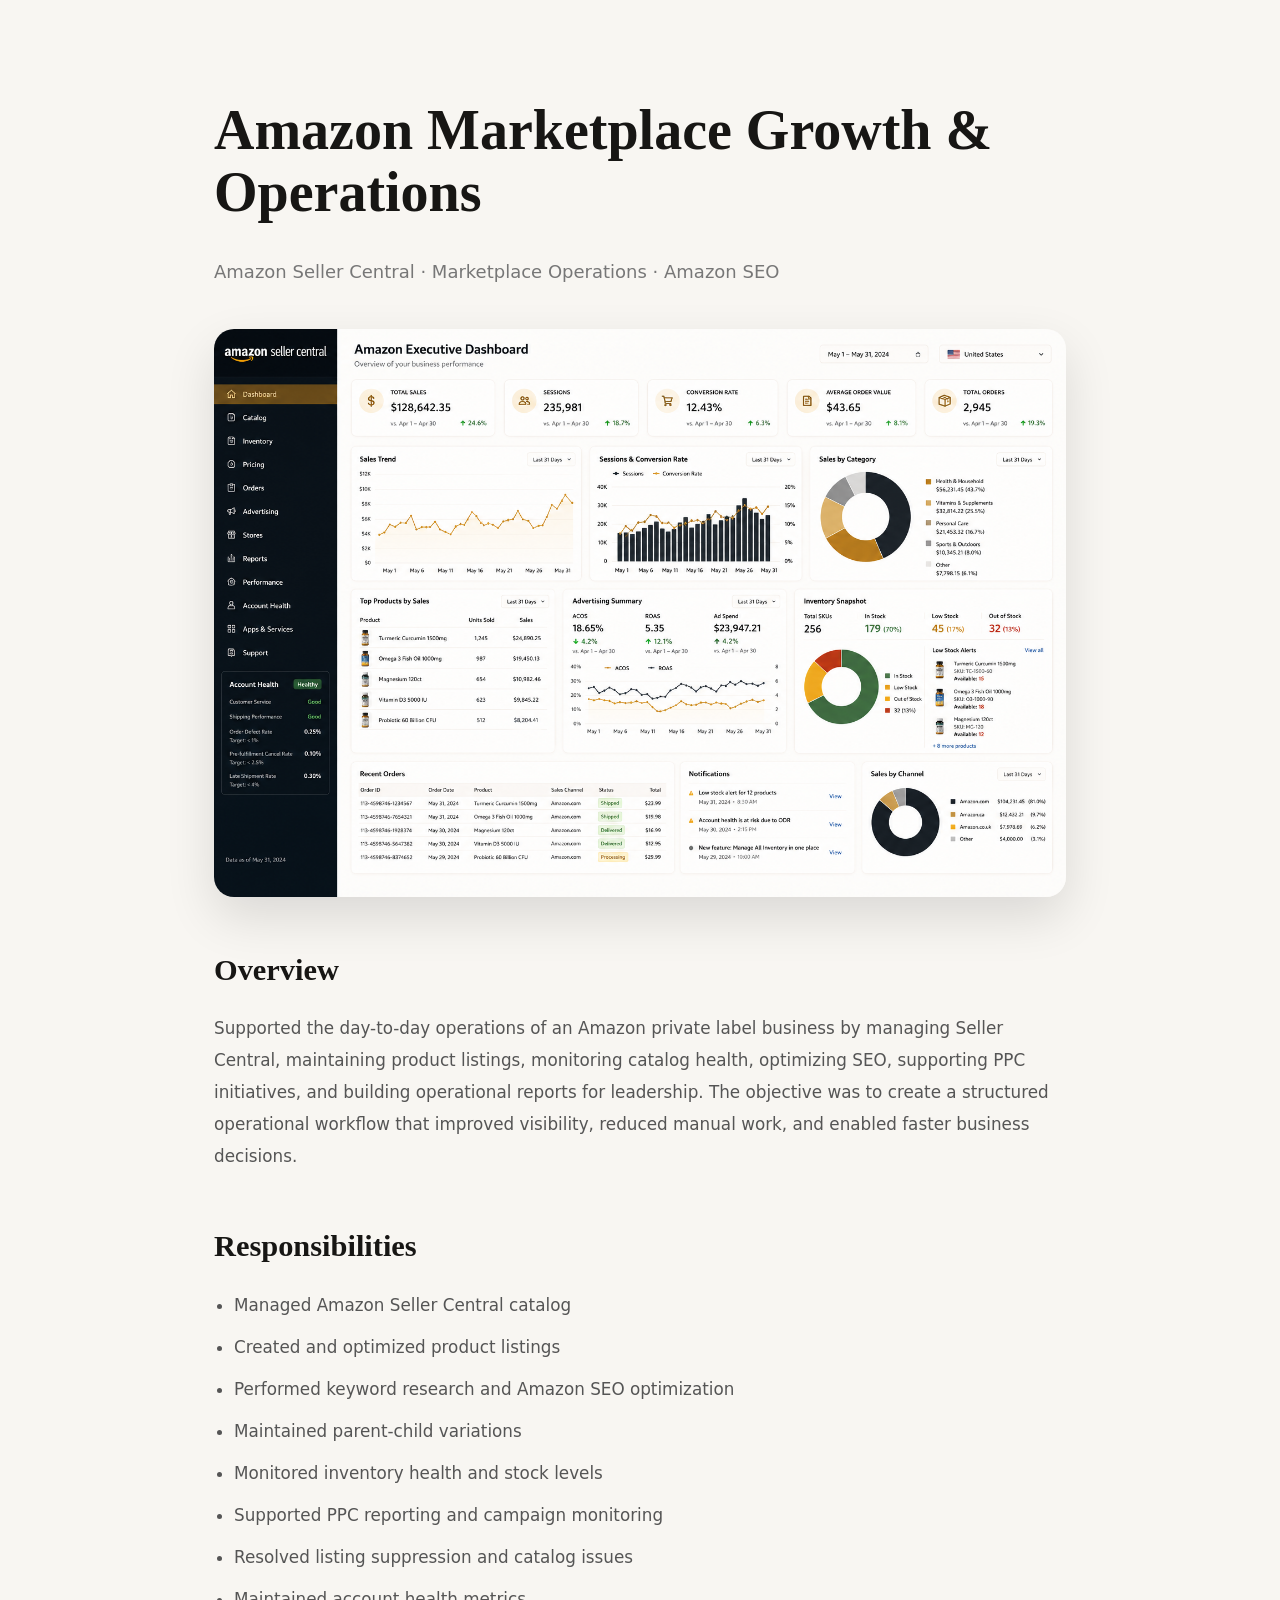
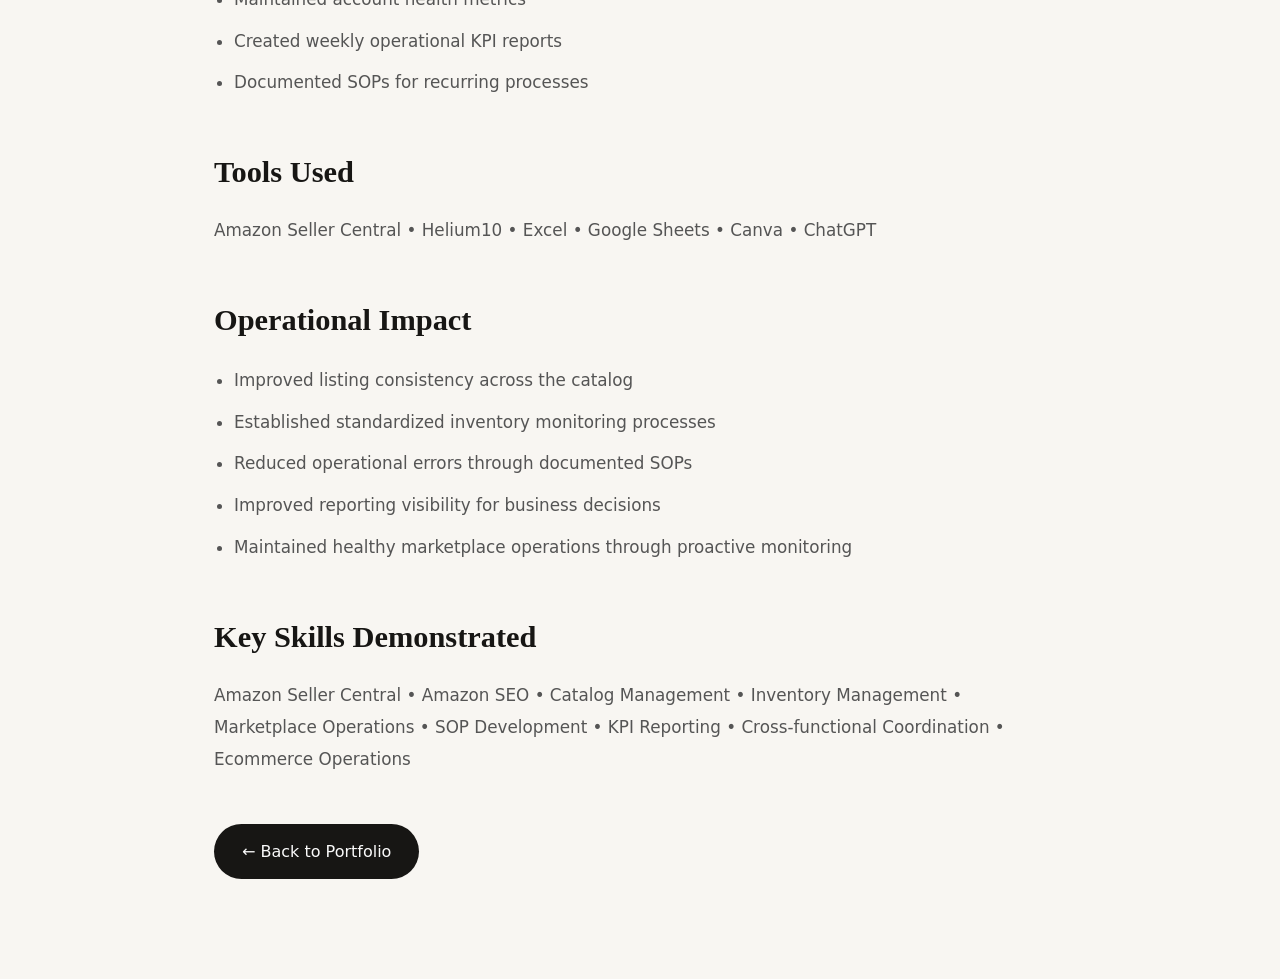
==== case-study/amazon-marketplace.html @ 73b0e74b "Update and rename crm.html to amazon-marketplace.html" ====
<!DOCTYPE html>
<html lang="en">
<head>

<meta charset="UTF-8">
<meta name="viewport" content="width=device-width, initial-scale=1.0">

<title>Amazon Marketplace Growth | Christine Ivy</title>

<link rel="stylesheet" href="../style.css">

</head>

<body>

<section class="case-study">

<div class="container">

<h1>
Amazon Marketplace Growth & Operations
</h1>

<p style="font-size:18px;color:#777;margin-bottom:40px;">
Amazon Seller Central · Marketplace Operations · Amazon SEO
</p>

<img
src="../images/case-amazon-dashboard.png"
alt="Amazon Executive Dashboard">

<h2>Overview</h2>

<p>

Supported the day-to-day operations of an Amazon private label business by managing Seller Central, maintaining product listings, monitoring catalog health, optimizing SEO, supporting PPC initiatives, and building operational reports for leadership.

The objective was to create a structured operational workflow that improved visibility, reduced manual work, and enabled faster business decisions.

</p>

<h2>Responsibilities</h2>

<ul>

<li>Managed Amazon Seller Central catalog</li>

<li>Created and optimized product listings</li>

<li>Performed keyword research and Amazon SEO optimization</li>

<li>Maintained parent-child variations</li>

<li>Monitored inventory health and stock levels</li>

<li>Supported PPC reporting and campaign monitoring</li>

<li>Resolved listing suppression and catalog issues</li>

<li>Maintained account health metrics</li>

<li>Created weekly operational KPI reports</li>

<li>Documented SOPs for recurring processes</li>

</ul>

<h2>Tools Used</h2>

<p>

Amazon Seller Central • Helium10 • Excel • Google Sheets • Canva • ChatGPT

</p>

<h2>Operational Impact</h2>

<ul>

<li>Improved listing consistency across the catalog</li>

<li>Established standardized inventory monitoring processes</li>

<li>Reduced operational errors through documented SOPs</li>

<li>Improved reporting visibility for business decisions</li>

<li>Maintained healthy marketplace operations through proactive monitoring</li>

</ul>

<h2>Key Skills Demonstrated</h2>

<p>

Amazon Seller Central • Amazon SEO • Catalog Management • Inventory Management • Marketplace Operations • SOP Development • KPI Reporting • Cross-functional Coordination • Ecommerce Operations

</p>

<a href="../index.html#projects">

← Back to Portfolio

</a>

</div>

</section>

</body>
</html>
---- style.css ----
/* ═══════════════════════════════════════════════════════
   DESIGN TOKENS
═══════════════════════════════════════════════════════ */

:root {

  /* ---------- COLORS ---------- */

  --white: #FAFAFA;
  --off-white: #F8F6F2;
  --card-bg: #F2EFE9;
  --light-gray: #E7E2D8;
  --mid-gray: #8F8A81;
  --dark: #2B2925;
  --near-black: #171614;

  --gold: #B8985A;
  --gold-light: #D7BB82;
  --gold-dark: #8B6E3C;

  --green-ok: #4A7C59;

  --linkedin: #0077B5;
  --whatsapp: #25D366;

  /* ---------- TYPOGRAPHY ---------- */

  --font-display:
    "Cormorant Garamond",
    Georgia,
    serif;

  --font-body:
    "Inter",
    system-ui,
    -apple-system,
    BlinkMacSystemFont,
    "Segoe UI",
    Roboto,
    sans-serif;

  /* ---------- LAYOUT ---------- */

  --max-width: 1180px;

  --nav-height: 72px;

  --section-padding: 100px;

  --container-padding: 24px;

  --border-radius: 18px;

  --border-radius-lg: 24px;

  /* ---------- SHADOWS ---------- */

  --shadow-sm:
    0 4px 12px rgba(0,0,0,.05);

  --shadow-md:
    0 12px 30px rgba(0,0,0,.08);

  --shadow-lg:
    0 20px 50px rgba(0,0,0,.12);

  /* ---------- ANIMATION ---------- */

  --ease:
    cubic-bezier(.4,0,.2,1);

  --transition:
    .35s var(--ease);

  --transition-slow:
    .65s var(--ease);

}   /* ← CLOSE :root HERE */


/* ═══════════════════════════════════════════════════════
   RESET & BASE
═══════════════════════════════════════════════════════ */

*,
*::before,
*::after {
  margin: 0;
  padding: 0;
  box-sizing: border-box;
}

html {
  font-size: 16px;
  scroll-behavior: smooth;
  -webkit-text-size-adjust: 100%;
  scroll-padding-top: var(--nav-height);
}

body {
  background: var(--white);
  color: var(--near-black);
  font-family: var(--font-body);
  font-weight: 300;
  line-height: 1.7;
  text-rendering: optimizeLegibility;
  -webkit-font-smoothing: antialiased;
  -moz-osx-font-smoothing: grayscale;
  overflow-x: hidden;
}

img,
picture {
  display: block;
  max-width: 100%;
  height: auto;
}

svg {
  display: block;
}

a {
  color: inherit;
  text-decoration: none;
  transition: color var(--transition);
}

button,
input,
select,
textarea {
  font: inherit;
}

button {
  cursor: pointer;
  border: none;
  background: transparent;
}

ul,
ol {
  list-style: none;
}

::selection {
  background: var(--gold);
  color: var(--white);
}

:focus-visible {
  outline: 2px solid var(--gold);
  outline-offset: 4px;
}

/* ═══════════════════════════════════════════════════════
   LAYOUT UTILITIES
═══════════════════════════════════════════════════════ */

.container {
  width: min(100%, var(--max-width));
  margin-inline: auto;
  padding-inline: var(--container-padding);
}

.section-label {
  display: inline-block;
  margin-bottom: 16px;

  font-family: var(--font-body);
  font-size: 0.7rem;
  font-weight: 600;
  letter-spacing: 0.22em;
  text-transform: uppercase;

  color: var(--gold);
}

.section-title {
  margin-bottom: 48px;

  font-family: var(--font-display);
  font-size: clamp(2rem, 4vw, 3rem);
  font-weight: 400;
  line-height: 1.15;
  letter-spacing: -0.02em;

  color: var(--near-black);

  max-width: 14ch;
}

.section-desc {
  max-width: 720px;
  margin-bottom: 56px;

  color: var(--mid-gray);
  font-size: 1rem;
  line-height: 1.8;
}

@media (max-width: 768px) {

  .container {
    padding-inline: 20px;
  }

  .section-title {
    margin-bottom: 32px;
  }

}

/* ═══════════════════════════════════════════════════════
   ANIMATIONS
═══════════════════════════════════════════════════════ */

.gold-rule {
  width: 0;
  height: 2px;
  margin: 24px 0;

  background: var(--gold);

  transition:
    width 1s var(--ease),
    opacity .4s ease;

  opacity: .85;
}

.gold-rule.animate {
  width: 64px;
}

.fade-up {
  opacity: 0;
  transform: translate3d(0, 28px, 0);

  transition:
    opacity var(--transition-slow),
    transform var(--transition-slow);

  will-change: opacity, transform;
}

.fade-up.visible {
  opacity: 1;
  transform: translate3d(0, 0, 0);
}

/* Respect users who prefer reduced motion */

@media (prefers-reduced-motion: reduce) {

  .gold-rule,
  .fade-up,
  .fade-up.visible {
    transition: none !important;
    animation: none !important;
    transform: none !important;
    opacity: 1 !important;
  }

}

/* ── IMAGE PLACEHOLDER ───────────────────────────────── */
.img-placeholder {
  width: 100%;
  height: 100%;
  display: flex;
  flex-direction: column;
  align-items: center;
  justify-content: center;
  gap: 12px;
  padding: 24px;
  background: linear-gradient(135deg, var(--card-bg) 0%, var(--light-gray) 100%);
  text-align: center;
  border-radius: 12px;
}

.placeholder-icon {
  font-size: 32px;
  opacity: 0.3;
  line-height: 1;
}

.placeholder-label {
  font-size: 10px;
  font-weight: 500;
  letter-spacing: 0.15em;
  text-transform: uppercase;
  color: var(--mid-gray);
}

/* ── BUTTONS ─────────────────────────────────────────── */
.btn-primary,
.btn-outline,
.btn-gold {
  display: inline-flex;
  align-items: center;
  justify-content: center;
  gap: 10px;
  padding: 14px 32px;
  font-family: var(--font-body);
  font-size: 11px;
  font-weight: 500;
  letter-spacing: 0.15em;
  text-transform: uppercase;
  white-space: nowrap;
  border-radius: 0;
  transition:
    background var(--transition),
    color var(--transition),
    border-color var(--transition),
    transform var(--transition),
    box-shadow var(--transition);
}

.btn-primary {
  background: var(--near-black);
  color: var(--white);
}

.btn-primary:hover {
  background: var(--gold-dark);
  transform: translateY(-2px);
  box-shadow: 0 10px 24px rgba(0, 0, 0, 0.15);
}

.btn-outline {
  border: 1px solid var(--near-black);
  color: var(--near-black);
  background: transparent;
}

.btn-outline:hover {
  border-color: var(--gold);
  color: var(--gold);
  transform: translateY(-2px);
  box-shadow: 0 10px 24px rgba(0, 0, 0, 0.08);
}

.btn-gold {
  background: var(--gold);
  color: var(--white);
}

.btn-gold:hover {
  background: var(--gold-dark);
  transform: translateY(-2px);
  box-shadow: 0 10px 24px rgba(184, 152, 90, 0.3);
}

/* ── FLOATING WHATSAPP ── */
/* BUG FIX 5: The .floating-wa base rule was missing entirely.
   Only the :hover existed, so the button had no fixed position,
   no size, no background, and no border-radius — rendering it
   as a plain unstyled inline link floating nowhere on the page. */
.floating-wa {
  position: fixed;
  bottom: 32px;
  right: 32px;
  width: 56px;
  height: 56px;
  background: var(--whatsapp);
  border-radius: 50%;
  display: flex;
  align-items: center;
  justify-content: center;
  z-index: 999;
  box-shadow: 0 8px 24px rgba(37, 211, 102, 0.35);
  transition: transform var(--transition), box-shadow var(--transition);
  text-decoration: none;
}

.floating-wa:hover {
  transform: scale(1.1);
  box-shadow: 0 12px 32px rgba(37, 211, 102, 0.5);
}

/* ── NAVIGATION ──────────────────────────────────────── */
nav#main-nav {
  position: fixed;
  inset: 0 0 auto 0;
  height: var(--nav-height);
  z-index: 1000;
  background: rgba(250, 250, 250, 0.92);
  backdrop-filter: blur(12px);
  -webkit-backdrop-filter: blur(12px);
  border-bottom: 1px solid transparent;
  transition:
    border-color var(--transition),
    box-shadow var(--transition),
    background var(--transition);
}

nav#main-nav.scrolled {
  border-bottom-color: var(--light-gray);
  box-shadow: 0 2px 24px rgba(0, 0, 0, 0.06);
}

.nav-inner {
  max-width: var(--max-width);
  margin: 0 auto;
  padding: 0 40px;
  height: 100%;
  display: flex;
  align-items: center;
  justify-content: space-between;
}

.nav-logo {
  font-family: var(--font-display);
  font-size: 1.3rem;
  font-weight: 500;
  letter-spacing: 0.02em;
  color: var(--near-black);
}

.nav-logo span {
  color: var(--gold);
}

.nav-links {
  display: flex;
  align-items: center;
  gap: 36px;
}

.nav-links a {
  position: relative;
  padding-bottom: 2px;
  font-size: 12px;
  font-weight: 400;
  letter-spacing: 0.12em;
  text-transform: uppercase;
  color: var(--dark);
  transition: color var(--transition);
}

.nav-links a::after {
  content: "";
  position: absolute;
  left: 0;
  bottom: 0;
  width: 0;
  height: 1px;
  background: var(--gold);
  transition: width var(--transition);
}

.nav-links a:hover {
  color: var(--gold);
}

.nav-links a:hover::after {
  width: 100%;
}

.nav-cta {
  padding: 10px 22px;
  border: 1px solid var(--gold);
  color: var(--gold) !important;
  font-size: 11px !important;
  font-weight: 500 !important;
  letter-spacing: 0.15em !important;
  transition:
    background var(--transition),
    color var(--transition),
    border-color var(--transition);
}

.nav-cta::after {
  display: none;
}

.nav-cta:hover {
  background: var(--gold);
  color: var(--white) !important;
}

/* ── HAMBURGER ───────────────────────────────────────── */
.hamburger {
  display: none;
  flex-direction: column;
  justify-content: center;
  gap: 5px;
  padding: 4px;
  background: transparent;
  border: 0;
  cursor: pointer;
}

.hamburger span {
  display: block;
  width: 24px;
  height: 2px;
  background: var(--near-black);
  transform-origin: center;
  transition:
    transform 0.3s ease,
    opacity 0.3s ease,
    background-color 0.3s ease;
}

.hamburger.active span:nth-child(1) {
  transform: translateY(7px) rotate(45deg);
}

.hamburger.active span:nth-child(2) {
  opacity: 0;
}

.hamburger.active span:nth-child(3) {
  transform: translateY(-7px) rotate(-45deg);
}

/* ── MOBILE MENU ─────────────────────────────────────── */
.mobile-menu {
  display: none;
  position: fixed;
  top: var(--nav-height);
  left: 0;
  right: 0;
  z-index: 998;

  flex-direction: column;
  gap: 24px;

  padding: 28px 40px;

  background: var(--white);
  border-bottom: 1px solid var(--light-gray);
  box-shadow: 0 8px 24px rgba(0, 0, 0, 0.08);
}

.mobile-menu.open {
  display: flex;
}

.mobile-menu a {
  font-size: 13px;
  font-weight: 400;
  letter-spacing: 0.12em;
  text-transform: uppercase;
  color: var(--dark);
  transition: color var(--transition);
}

.mobile-menu a:hover {
  color: var(--gold);
}

/* ── HERO ────────────────────────────────────────────── */
#hero {
  position: relative;
  overflow: hidden;

  display: grid;
  grid-template-columns: 58% 42%;
  align-items: center;

  min-height: 100svh;
  padding-top: var(--nav-height);

  background: var(--white);
}

#hero::before {
  content: "";
  position: absolute;
  inset: 0 0 0 auto;
  width: 42%;
  background: var(--off-white);
  z-index: 0;
}

/* LEFT */

.hero-left {
  position: relative;
  z-index: 1;
  max-width: 760px;
  margin-left: auto;
  padding: 80px 60px 80px 40px;
}

.hero-eyebrow {
  display: flex;
  align-items: center;
  gap: 16px;
  margin-bottom: 28px;
}

.hero-eyebrow-line {
  flex-shrink: 0;
  width: 32px;
  height: 1px;
  background: var(--gold);
}

.hero-eyebrow span {
  font-size: 11px;
  font-weight: 500;
  letter-spacing: 0.22em;
  text-transform: uppercase;
  color: var(--gold);
}

.hero-name {
  margin-bottom: 12px;
  font-family: var(--font-display);
  font-size: clamp(3rem, 6vw, 5rem);
  font-weight: 300;
  line-height: 1.05;
  letter-spacing: -0.01em;
  color: var(--near-black);
}

.hero-name em {
  font-style: italic;
  color: var(--gold);
}

.hero-role {
  margin-bottom: 32px;
  font-family: var(--font-display);
  font-size: clamp(1.1rem, 2vw, 1.4rem);
  font-style: italic;
  font-weight: 300;
  line-height: 1.4;
  color: var(--mid-gray);
}

.hero-desc {
  max-width: 620px;
  margin-bottom: 48px;
  font-size: 1.25rem;
  font-weight: 300;
  line-height: 1.8;
  color: var(--dark);
}

.hero-actions {
  display: flex;
  flex-wrap: wrap;
  gap: 16px;
  margin-bottom: 56px;
}

.hero-stats {
  display: flex;
  flex-wrap: wrap;
  gap: 40px;
}

.hero-stat-num {
  font-family: var(--font-display);
  font-size: 2.4rem;
  font-weight: 500;
  line-height: 1;
  color: var(--near-black);
}

.hero-stat-label {
  margin-top: 4px;
  font-size: 11px;
  font-weight: 400;
  letter-spacing: 0.1em;
  text-transform: uppercase;
  color: var(--mid-gray);
}

/* RIGHT */

.hero-right {
  position: relative;
  z-index: 1;

  display: flex;
  justify-content: center;
  align-items: flex-start;

  padding: 80px 40px 80px 60px;
}

.hero-image-wrap {
  position: relative;
  width: 430px;
  height: 560px;
}

.hero-image-wrap::before {
  content: "";
  position: absolute;
  top: -12px;
  right: -12px;
  width: 100%;
  height: 100%;
  border: 1px solid var(--gold);
  pointer-events: none;
  z-index: 0;
}

.hero-image-wrap img,
.hero-image-wrap .img-placeholder {
  position: absolute;
  inset: 0;
  z-index: 1;

  width: 100%;
  height: 100%;
  object-fit: cover;
}

.hero-image-wrap img {
  filter: grayscale(15%);
}

.hero-availability {
  position: absolute;
  left: -20px;
  bottom: -20px;
  z-index: 2;

  display: flex;
  align-items: center;
  gap: 10px;

  padding: 14px 22px;

  background: var(--white);
  border: 1px solid var(--light-gray);
  box-shadow: 0 8px 32px rgba(0, 0, 0, 0.08);
}

.avail-dot {
  flex-shrink: 0;
  width: 8px;
  height: 8px;
  border-radius: 50%;
  background: var(--green-ok);
  animation: pulse 2s infinite;
}

.avail-text {
  font-size: 12px;
  font-weight: 400;
  color: var(--dark);
  white-space: nowrap;
}

@keyframes pulse {
  0%,
  100% {
    opacity: 1;
  }

  50% {
    opacity: 0.4;
  }
}

/* ── ABOUT ───────────────────────────────────────────── */
#about {
  padding: var(--section-padding) 0;
  background: var(--white);
}

.about-grid {
  display: grid;
  grid-template-columns: 1fr 1fr;
  gap: 80px;
  align-items: center;
}

.about-image-wrap {
  position: relative;
}

.about-image-frame {
  position: relative;
  overflow: hidden;

  width: 100%;
  aspect-ratio: 4 / 5;

  background: var(--card-bg);
}

.about-image-frame img,
.about-image-frame .img-placeholder {
  width: 100%;
  height: 100%;
  object-fit: cover;
}

.about-image-badge {
  position: absolute;
  right: -24px;
  bottom: -20px;
  z-index: 1;

  width: 160px;
  padding: 24px 28px;

  background: var(--near-black);
  color: var(--white);
}

.about-badge-num {
  font-family: var(--font-display);
  font-size: 2.8rem;
  font-weight: 500;
  line-height: 1;
  color: var(--gold);
}

.about-badge-label {
  margin-top: 4px;
  font-size: 11px;
  font-weight: 300;
  line-height: 1.4;
  letter-spacing: 0.06em;
}

.about-text p {
  margin-bottom: 20px;
  font-size: 15px;
  line-height: 1.85;
  color: var(--dark);
}

.about-text p em {
  font-family: var(--font-display);
  font-size: 1.05em;
  font-style: italic;
  color: var(--near-black);
}

.about-pillars {
  display: grid;
  grid-template-columns: repeat(2, 1fr);
  gap: 16px;
  margin-top: 36px;
}

.about-pillar {
  padding: 20px 22px;
  background: var(--card-bg);
  border-left: 2px solid var(--gold);
}

.about-pillar-title {
  margin-bottom: 6px;
  font-family: var(--font-display);
  font-size: 1.1rem;
  font-weight: 500;
  color: var(--near-black);
}

.about-pillar p {
  margin: 0;
  font-size: 12px;
  line-height: 1.55;
  color: var(--mid-gray);
}
/* ── SERVICES ────────────────────────────────────────── */

#services {
  padding: var(--section-padding) 0;
  background: var(--near-black);
}

#services .section-label {
  color: var(--gold);
}

#services .section-title {
  color: var(--white);
}

.services-grid {
  display: grid;
  grid-template-columns: repeat(3, 1fr);
  gap: 1px;
  background: #333;
}

.service-card {
  background: #222;
  padding: 44px 36px;
  position: relative;
  overflow: hidden;
  transition: background var(--transition);
  cursor: default;
}

.service-card::after {
  content: "";
  position: absolute;
  bottom: 0;
  left: 0;
  width: 0;
  height: 2px;
  background: var(--gold);
  transition: width var(--transition);
}

.service-card:hover {
  background: #1a1a1a;
}

.service-card:hover::after {
  width: 100%;
}

.service-num {
  position: absolute;
  top: 28px;
  right: 28px;
  font-family: var(--font-display);
  font-size: .75rem;
  color: var(--gold-dark);
  letter-spacing: .1em;
}

.service-icon {
  width: 44px;
  height: 44px;
  border: 1px solid var(--gold-dark);
  display: flex;
  align-items: center;
  justify-content: center;
  margin-bottom: 28px;
  font-size: 18px;
}

.service-title {
  font-family: var(--font-display);
  font-size: 1.4rem;
  font-weight: 500;
  color: var(--white);
  line-height: 1.2;
  margin-bottom: 14px;
}

.service-desc {
  font-size: 13px;
  color: #999;
  line-height: 1.72;
  margin-bottom: 24px;
}

.service-tags {
  display: flex;
  flex-wrap: wrap;
  gap: 8px;
}

.tag {
  font-size: 10px;
  font-weight: 500;
  letter-spacing: .1em;
  text-transform: uppercase;
  padding: 4px 10px;
  border: 1px solid #444;
  color: #777;
  transition: border-color var(--transition), color var(--transition);
}

.service-card:hover .tag {
  border-color: var(--gold-dark);
  color: var(--gold-light);
}

/* ═══════════════════════════════════════════════════════
   PROJECTS
═══════════════════════════════════════════════════════ */

#projects {
  padding: var(--section-padding) 0;
  background: var(--off-white);
}

.projects-grid {
  display: grid;
  grid-template-columns: repeat(2, 1fr);
  gap: 28px;
}

.project-card {
  position: relative;
  overflow: hidden;
  background: var(--white);
  border-radius: var(--border-radius);
  box-shadow: var(--shadow-sm);
  transition:
    transform var(--transition),
    box-shadow var(--transition);
}

.project-card:hover {
  transform: translateY(-6px);
  box-shadow: var(--shadow-lg);
}

.project-card--featured {
  grid-column: span 2;
  display: grid;
  grid-template-columns: 1fr 1fr;
}

.project-img {
  position: relative;
  overflow: hidden;
  aspect-ratio: 16 / 10;
}

.project-card--featured .project-img {
  height: 100%;
  aspect-ratio: auto;
}

.project-img img,
.project-img .img-placeholder {
  width: 100%;
  height: 100%;
  object-fit: cover;
  transition:
    transform .6s var(--ease),
    filter .4s ease;
}

.project-card:hover .project-img img {
  transform: scale(1.04);
}

.project-overlay {
  position: absolute;
  inset: 0;
  display: flex;
  align-items: center;
  justify-content: center;
  background: rgba(23,22,20,.65);
  opacity: 0;
  transition: opacity var(--transition);
}

.project-card:hover .project-overlay {
  opacity: 1;
}

.project-overlay-label {
  padding: 10px 20px;
  border: 1px solid var(--gold);
  color: var(--gold-light);

  font-size: 11px;
  font-weight: 600;
  letter-spacing: .15em;
  text-transform: uppercase;

  transition:
    background var(--transition),
    color var(--transition);
}

.project-overlay:hover .project-overlay-label {
  background: var(--gold);
  color: var(--white);
}

.project-body {
  padding: 32px;
}

.project-category {
  margin-bottom: 10px;

  font-size: 10px;
  font-weight: 600;
  letter-spacing: .20em;
  text-transform: uppercase;

  color: var(--gold);
}

.project-title {
  margin-bottom: 14px;

  font-family: var(--font-display);
  font-size: 1.55rem;
  font-weight: 500;
  line-height: 1.2;

  color: var(--near-black);
}

.project-desc {
  margin-bottom: 22px;

  color: var(--mid-gray);
  font-size: .95rem;
  line-height: 1.8;
}

.project-result {
  display: inline-flex;
  align-items: center;
  gap: 8px;

  color: var(--gold-dark);

  font-size: .9rem;
  font-weight: 600;
}

.project-result::before {
  content: "↗";
  font-size: 1rem;
}

/* ═══════════════════════════════════════════════════════
   OPERATING PRINCIPLES
═══════════════════════════════════════════════════════ */

#principles {
  padding: var(--section-padding) 0;
  background: var(--white);
}

#principles .section-label {
  color: var(--gold-dark);
}

#principles .section-title {
  margin-bottom: 72px;
}

.principles-grid {
  display: grid;
  grid-template-columns: repeat(3, 1fr);
  gap: 32px;
}

.principle-card {
  display: flex;
  flex-direction: column;

  padding: 40px 36px;

  background: var(--white);
  border: 1px solid var(--light-gray);
  border-radius: var(--border-radius);

  box-shadow: var(--shadow-sm);

  transition:
    transform var(--transition),
    border-color var(--transition),
    box-shadow var(--transition);
}

.principle-card:hover {
  transform: translateY(-8px);
  border-color: var(--gold);
  box-shadow: var(--shadow-lg);
}

.principle-icon {
  display: flex;
  align-items: center;
  justify-content: center;

  width: 64px;
  height: 64px;

  margin-bottom: 22px;

  font-size: 30px;

  background: rgba(184, 152, 90, .12);
  border-radius: 14px;

  transition:
    transform var(--transition),
    background var(--transition);
}

.principle-card:hover .principle-icon {
  transform: scale(1.08);
  background: rgba(184, 152, 90, .18);
}

.principle-title {
  margin-bottom: 14px;

  font-family: var(--font-display);
  font-size: 1.3rem;
  font-weight: 600;
  line-height: 1.35;

  color: var(--near-black);
}

.principle-desc {
  color: var(--mid-gray);

  font-size: .95rem;
  line-height: 1.8;
}

@media (max-width: 960px) {

  .principles-grid {
    grid-template-columns: repeat(2, 1fr);
  }

}

@media (max-width: 600px) {

  #principles .section-title {
    margin-bottom: 48px;
  }

  .principles-grid {
    grid-template-columns: 1fr;
    gap: 24px;
  }

  .principle-card {
    padding: 32px 26px;
  }

}

/* ═══════════════════════════════════════════════════════
   ACCESSIBILITY — SKIP LINK
═══════════════════════════════════════════════════════ */

.skip-link {
  position: absolute;
  top: -60px;
  left: 20px;

  padding: 12px 20px;

  background: var(--near-black);
  color: var(--white);

  font-size: .8rem;
  font-weight: 500;
  letter-spacing: .08em;
  text-transform: uppercase;

  border-radius: 8px;
  box-shadow: var(--shadow-md);

  z-index: 9999;

  transition:
    top var(--transition),
    box-shadow var(--transition);
}

.skip-link:focus {
  top: 20px;
}

.skip-link:focus-visible {
  outline: 2px solid var(--gold);
  outline-offset: 4px;
}

/* ═══════════════════════════════════════════════
   TESTIMONIALS
═══════════════════════════════════════════════ */

#testimonials{
    padding:var(--section-padding) 0;
    background:var(--off-white);
}

.testimonials-grid{
    display:grid;
    grid-template-columns:repeat(3,1fr);
    gap:28px;
    margin-top:60px;
}

.testimonial-card{

    background:var(--white);

    border:1px solid var(--light-gray);

    padding:34px;

    transition:var(--transition);

    display:flex;
    flex-direction:column;
}

.testimonial-card:hover{

    transform:translateY(-6px);

    border-color:var(--gold);

    box-shadow:var(--shadow-md);

}

.testimonial-header{

    display:flex;

    align-items:center;

    gap:16px;

    margin-bottom:22px;

}

.testimonial-photo{

    width:64px;

    height:64px;

    border-radius:50%;

    object-fit:cover;

    object-position:center;

    flex-shrink:0;

    border:2px solid var(--gold-light);

}

.testimonial-name{

    font-size:16px;

    font-weight:600;

    color:var(--near-black);

}

.testimonial-position{

    font-size:13px;

    color:var(--mid-gray);

    margin-top:4px;

}

.testimonial-stars{

    color:var(--gold);

    font-size:15px;

    letter-spacing:2px;

    margin-bottom:18px;

}

.testimonial-text{

    color:var(--mid-gray);

    font-size:15px;

    line-height:1.9;

}

@media(max-width:1024px){

    .testimonials-grid{

        grid-template-columns:repeat(2,1fr);

    }

}

@media(max-width:700px){

    .testimonials-grid{

        grid-template-columns:1fr;

    }

}

/* ═══════════════════════════════════════════════
   HOW I WORK
═══════════════════════════════════════════════ */

#how-i-work{
    padding:var(--section-padding) 0;
    background:var(--white);
}

.workflow{
    display:flex;
    flex-direction:column;
    gap:18px;
    margin-top:60px;
}

.workflow-item{

    display:grid;
    grid-template-columns:80px 170px 1fr;

    gap:32px;

    align-items:start;

    padding:28px 36px;

    background:var(--white);

    border:1px solid var(--light-gray);

    transition:all var(--transition);

}

.workflow-item:hover{

    border-color:var(--gold);

    transform:translateX(8px);

    box-shadow:var(--shadow-sm);

}

.workflow-step{

    font-size:12px;

    font-weight:600;

    letter-spacing:.22em;

    text-transform:uppercase;

    color:var(--gold);

}

.workflow-title{

    font-family:var(--font-display);

    font-size:1.45rem;

    font-weight:500;

    color:var(--near-black);

    line-height:1.2;

}

.workflow-desc{

    font-size:15px;

    color:var(--dark);

    line-height:1.75;

}
/* ═══════════════════════════════════════════════════════
   REDUCED MOTION
═══════════════════════════════════════════════════════ */

@media (prefers-reduced-motion: reduce) {

  *,
  *::before,
  *::after{
    animation:none !important;
    transition:none !important;
    scroll-behavior:auto !important;
  }

  .fade-up,
  .fade-up.visible{
    opacity:1 !important;
    transform:none !important;
  }

  .gold-rule{
    width:64px !important;
  }

  .btn-primary:hover,
  .btn-outline:hover,
  .btn-gold:hover,
  .project-card:hover,
  .service-card:hover,
  .principle-card:hover,
  .testimonial-card:hover,
  .cert-card:hover,
  .tool-chip:hover,
  .contact-link:hover,
  .workflow-step:hover{
    transform:none !important;
    box-shadow:none !important;
  }

}

/* ═══════════════════════════════════════════════════════
   TOOLS & TECH STACK
═══════════════════════════════════════════════════════ */

#tools{
  padding:var(--section-padding) 0;
  background:var(--white);
}

.tools-categories{
  display:flex;
  flex-direction:column;
  gap:48px;
}

.tools-category{
  display:flex;
  flex-direction:column;
}

.tools-category-header{
  display:flex;
  align-items:center;
  gap:14px;
  margin-bottom:20px;
}

.tools-icon{
  width:46px;
  height:46px;

  display:flex;
  align-items:center;
  justify-content:center;

  font-size:22px;

  background:rgba(184,152,90,.12);
  border-radius:14px;

  flex-shrink:0;
}

.tools-category-label{
  flex:1;

  padding-bottom:12px;

  font-size:.72rem;
  font-weight:600;
  letter-spacing:.2em;
  text-transform:uppercase;

  color:var(--mid-gray);

  border-bottom:1px solid var(--light-gray);
}

.tools-row{
  display:flex;
  flex-wrap:wrap;
  gap:12px;
}

.tool-chip{
  display:inline-flex;
  align-items:center;
  gap:8px;

  padding:10px 18px;

  background:var(--card-bg);
  border:1px solid transparent;
  border-radius:999px;

  font-size:.82rem;
  color:var(--dark);

  transition:
      background var(--transition),
      border-color var(--transition),
      color var(--transition),
      transform var(--transition),
      box-shadow var(--transition);
}

.tool-chip:hover{
  background:var(--white);
  border-color:var(--gold);
  color:var(--near-black);

  transform:translateY(-2px);

  box-shadow:var(--shadow-sm);
}

.tool-chip-dot{
  width:6px;
  height:6px;
  border-radius:50%;
  background:var(--gold);
  flex-shrink:0;
}

/* Mobile */

@media (max-width:768px){

  .tools-categories{
      gap:36px;
  }

  .tools-category-header{
      gap:12px;
  }

  .tools-icon{
      width:40px;
      height:40px;
      font-size:18px;
  }

  .tool-chip{
      padding:9px 14px;
      font-size:.78rem;
  }

}
/* ═══════════════════════════════════════════════════════
   EXPERIENCE TIMELINE
═══════════════════════════════════════════════════════ */

#experience{
  padding:var(--section-padding) 0;
  background:var(--off-white);
}

.timeline{
  position:relative;
  max-width:900px;
  margin:0 auto;
}

.timeline::before{
  content:"";
  position:absolute;
  top:8px;
  left:7px;
  width:2px;
  height:calc(100% - 8px);
  background:var(--light-gray);
}

.timeline-item{
  display:grid;
  grid-template-columns:40px 1fr;
  gap:28px;
  margin-bottom:48px;
}

.timeline-item:last-child{
  margin-bottom:0;
}

.timeline-marker{
  display:flex;
  justify-content:flex-start;
  padding-top:6px;
}

.timeline-dot{
  width:14px;
  height:14px;
  border-radius:50%;
  background:var(--white);
  border:3px solid var(--gold);
  transition:
      background var(--transition),
      transform var(--transition),
      box-shadow var(--transition);
  z-index:2;
}

.timeline-item:hover .timeline-dot{
  background:var(--gold);
  transform:scale(1.12);
  box-shadow:0 0 0 6px rgba(184,152,90,.12);
}

.timeline-content{
  background:var(--white);
  border:1px solid var(--light-gray);
  border-radius:18px;
  padding:34px 38px;
  transition:
      border-color var(--transition),
      box-shadow var(--transition),
      transform var(--transition);
}

.timeline-item:hover .timeline-content{
  border-color:var(--gold-light);
  box-shadow:var(--shadow-md);
  transform:translateY(-3px);
}

.timeline-period{
  display:inline-block;
  margin-bottom:10px;

  font-size:.72rem;
  font-weight:600;
  letter-spacing:.16em;
  text-transform:uppercase;

  color:var(--gold);
}

.timeline-role{
  font-family:var(--font-display);
  font-size:1.55rem;
  font-weight:500;
  line-height:1.2;

  color:var(--near-black);

  margin-bottom:6px;
}

.timeline-company{
  margin-bottom:20px;

  font-size:.95rem;
  color:var(--mid-gray);
}

.timeline-bullets{
  display:flex;
  flex-direction:column;
  gap:12px;
}

.timeline-bullets li{
  position:relative;
  padding-left:18px;

  font-size:.93rem;
  line-height:1.75;
  color:var(--dark);
}

.timeline-bullets li::before{
  content:"";
  position:absolute;
  left:0;
  top:.8em;

  width:6px;
  height:6px;

  border-radius:50%;
  background:var(--gold);
}

/* Mobile */

@media (max-width:768px){

  .timeline{
    max-width:100%;
  }

  .timeline-item{
    grid-template-columns:28px 1fr;
    gap:18px;
    margin-bottom:36px;
  }

  .timeline-content{
    padding:24px;
  }

  .timeline-role{
    font-size:1.3rem;
  }

  .timeline-company{
    font-size:.9rem;
  }

}

/* ═══════════════════════════════════════════════════════
   CERTIFICATIONS
═══════════════════════════════════════════════════════ */

#certifications{
  padding:var(--section-padding) 0;
  background:var(--white);
}

.certs-grid{
  display:grid;
  grid-template-columns:repeat(auto-fit,minmax(280px,1fr));
  gap:32px;
}

.cert-card{
  background:var(--white);
  border:1px solid var(--light-gray);
  border-radius:18px;
  overflow:hidden;
  transition:
      transform var(--transition),
      box-shadow var(--transition),
      border-color var(--transition);
}

.cert-card:hover{
  transform:translateY(-6px);
  border-color:var(--gold-light);
  box-shadow:var(--shadow-md);
}

.cert-card a{
  display:block;
}

.cert-image{
  width:100%;
  height:220px;
  object-fit:cover;
  transition:
      transform .45s ease,
      filter .35s ease;
}

.cert-card:hover .cert-image{
  transform:scale(1.04);
}

.cert-content{
  padding:24px;
}

.cert-name{
  font-family:var(--font-display);
  font-size:1.25rem;
  font-weight:500;
  color:var(--near-black);
  line-height:1.35;
  margin-bottom:8px;
}

.cert-issuer{
  font-size:.92rem;
  color:var(--mid-gray);
  margin-bottom:14px;
}

.cert-year{
  display:inline-flex;
  align-items:center;
  padding:6px 14px;

  border-radius:999px;

  background:rgba(184,152,90,.12);
  color:var(--gold-dark);

  font-size:.78rem;
  font-weight:600;
  letter-spacing:.08em;
  text-transform:uppercase;
}

/* Hover */

.cert-card:hover .cert-year{
  background:var(--gold);
  color:var(--white);
}

/* Mobile */

@media (max-width:768px){

  .certs-grid{
    gap:24px;
  }

  .cert-image{
    height:200px;
  }

  .cert-content{
    padding:20px;
  }

}

/* ═══════════════════════════════════════════════════════
   CONTACT
═══════════════════════════════════════════════════════ */

#contact{
    padding:var(--section-padding) 0;
    background:var(--near-black);
}

#contact .section-label{
    color:var(--gold);
}

#contact .section-title{
    color:var(--white);
    max-width:18ch;
}

.contact-grid{
    display:grid;
    grid-template-columns:1fr 1fr;
    gap:80px;
    align-items:start;
}

.contact-info p{
    font-size:1rem;
    line-height:1.9;
    color:#B7B7B7;
    margin-bottom:36px;
}

.contact-note{
    padding:20px 24px;
    margin-bottom:36px;

    background:rgba(255,255,255,.04);
    border-left:3px solid var(--gold);

    color:#BDBDBD;
    font-size:.95rem;
    line-height:1.8;
}

.contact-note strong{
    color:var(--white);
}

/* Contact Links */

.contact-links{
    display:flex;
    flex-direction:column;
    gap:16px;
    margin-bottom:36px;
}

.contact-link{
    display:flex;
    align-items:center;
    gap:18px;

    padding:18px 22px;

    border:1px solid #343434;
    border-radius:16px;

    background:rgba(255,255,255,.03);

    transition:
        transform var(--transition),
        border-color var(--transition),
        background var(--transition),
        box-shadow var(--transition);
}

.contact-link:hover{
    transform:translateY(-3px);
    border-color:var(--gold);
    background:rgba(184,152,90,.06);
    box-shadow:0 10px 28px rgba(0,0,0,.18);
}

.contact-link-icon{
    width:46px;
    height:46px;

    display:flex;
    align-items:center;
    justify-content:center;

    border-radius:50%;
    background:rgba(184,152,90,.12);

    flex-shrink:0;
}

.contact-link-text{
    color:#E8E8E8;
    font-size:.95rem;
}

.contact-link-label{
    margin-bottom:4px;

    font-size:.7rem;
    font-weight:600;
    letter-spacing:.15em;
    text-transform:uppercase;

    color:var(--gold);
}

/* Contact Form */

.contact-form-wrap{
    background:rgba(255,255,255,.03);
    border:1px solid #343434;
    border-radius:20px;
    padding:36px;
}

.form-row{
    display:grid;
    grid-template-columns:1fr 1fr;
    gap:18px;
}

.form-group{
    display:flex;
    flex-direction:column;
    gap:8px;
    margin-bottom:20px;
}

.form-group label{
    font-size:.72rem;
    font-weight:600;
    letter-spacing:.16em;
    text-transform:uppercase;
    color:var(--gold-light);
}

.form-group input,
.form-group select,
.form-group textarea{
    width:100%;

    padding:15px 18px;

    background:rgba(255,255,255,.05);
    color:var(--white);

    border:1px solid #3C3C3C;
    border-radius:12px;

    font-size:.95rem;

    transition:
        border-color var(--transition),
        background var(--transition),
        box-shadow var(--transition);

    resize:none;
}

.form-group input::placeholder,
.form-group textarea::placeholder{
    color:#777;
}

.form-group input:focus,
.form-group textarea:focus,
.form-group select:focus{
    outline:none;
    border-color:var(--gold);
    background:rgba(255,255,255,.07);
    box-shadow:0 0 0 3px rgba(184,152,90,.15);
}

.form-group select option{
    background:#1A1A1A;
}

.btn-form-submit{
    display:inline-flex;
    align-items:center;
    justify-content:center;

    margin-top:8px;
    padding:16px 34px;

    background:var(--gold);
    color:var(--white);

    font-size:.72rem;
    font-weight:600;
    letter-spacing:.16em;
    text-transform:uppercase;

    border:none;
    border-radius:999px;

    transition:
        background var(--transition),
        transform var(--transition),
        box-shadow var(--transition);
}

.btn-form-submit:hover{
    background:var(--gold-dark);
    transform:translateY(-2px);
    box-shadow:0 12px 28px rgba(184,152,90,.28);
}

.form-feedback{
    margin-top:18px;
    min-height:20px;
    font-size:.9rem;
}

.form-feedback.success{
    color:#7FD69B;
}

.form-feedback.error{
    color:#FF8A8A;
}

/* ═══════════════════════════════════════════════════════
   FOOTER
═══════════════════════════════════════════════════════ */

footer{
    background:#111;
    border-top:1px solid #262626;
    padding:40px 0;
}

.footer-inner{
    max-width:var(--max-width);
    margin:0 auto;
    padding:0 var(--container-padding);

    display:flex;
    justify-content:space-between;
    align-items:center;
    gap:24px;
    flex-wrap:wrap;
}

.footer-copy{
    color:#808080;
    font-size:.85rem;
    line-height:1.8;
}

.footer-copy span{
    color:var(--gold);
}

.footer-links{
    display:flex;
    gap:26px;
    flex-wrap:wrap;
}

.footer-links a{
    color:#8C8C8C;

    font-size:.72rem;
    letter-spacing:.14em;
    text-transform:uppercase;

    transition:color var(--transition);
}

.footer-links a:hover{
    color:var(--gold);
}

/* ═══════════════════════════════════════════════════════
   RESPONSIVE
═══════════════════════════════════════════════════════ */

@media (max-width:1024px){

    .services-grid{
        grid-template-columns:repeat(2,1fr);
    }

    .projects-grid{
        grid-template-columns:1fr;
    }

    .project-card--featured{
        grid-column:auto;
        grid-template-columns:1fr;
    }

    .project-card--featured .project-img{
        aspect-ratio:16/10;
        height:auto;
    }

}

@media (max-width:960px){

    :root{
        --section-padding:80px;
    }

    .container{
        padding-inline:28px;
    }

    .nav-inner{
        padding-inline:28px;
    }

    .nav-links{
        display:none;
    }

    .hamburger{
        display:flex;
    }

    #hero{
        grid-template-columns:1fr;
        min-height:auto;
        padding-top:calc(var(--nav-height) + 40px);
    }

    #hero::before{
        display:none;
    }

    .hero-left{
        max-width:100%;
        margin:0;
        padding:60px 28px 0;
    }

    .hero-right{
        padding:40px 28px 60px;
        background:var(--off-white);
    }

    .hero-image-wrap{
        width:300px;
        height:390px;
    }

    .about-grid,
    .contact-grid{
        grid-template-columns:1fr;
        gap:60px;
    }

    .about-image-badge{
        right:0;
    }

    .services-grid{
        grid-template-columns:repeat(2,1fr);
    }

    .principles-grid{
        grid-template-columns:repeat(2,1fr);
    }

    /* HOW I WORK */

    .workflow{

        gap:16px;

    }

    .workflow-item{

        grid-template-columns:70px 1fr;

        gap:18px;

        padding:24px 28px;

    }

    .workflow-title{

        font-size:1.3rem;

    }

    .workflow-desc{

        grid-column:2;

    }

    /* END HOW I WORK */

    .tools-row{
        gap:10px;
    }

    .certs-grid{
        grid-template-columns:repeat(2,1fr);
    }

}

@media (max-width:600px){

    :root{
        --section-padding:70px;
    }

    .container,
    .nav-inner{
        padding-inline:20px;
    }

    .mobile-menu{
        padding:28px 20px;
    }

    .services-grid,
    .principles-grid,
    .about-pillars,
    .projects-grid{
        grid-template-columns:1fr;
    }

    .hero-actions{
        flex-direction:column;
    }

    .hero-actions .btn-primary,
    .hero-actions .btn-outline,
    .btn-form-submit{
        width:100%;
        justify-content:center;
    }

    .hero-stats{
        gap:24px;
    }

    .hero-image-wrap{
        width:260px;
        height:340px;
    }

    /* HOW I WORK */

    .workflow{

        gap:14px;

    }

    .workflow-item{

        grid-template-columns:1fr;

        gap:10px;

        padding:22px;

    }

    .workflow-title{

        font-size:1.2rem;

    }

    .workflow-desc{

        grid-column:auto;

        font-size:14px;

    }

    /* END HOW I WORK */

    .form-row{
        grid-template-columns:1fr;
    }

    .contact-form-wrap{
        padding:26px;
    }

    .footer-inner{
        flex-direction:column;
        text-align:center;
    }

    .certs-grid{
        grid-template-columns:1fr;
    }

}

@media (max-width:380px){

    .hero-image-wrap{
        width:220px;
        height:290px;
    }

}
   /* ═══════════════════════════════════════════════
   ENGAGEMENT PROCESS
═══════════════════════════════════════════════ */

#how-i-work{
    padding:var(--section-padding) 0;
    background:var(--white);
}

.workflow{
    display:flex;
    flex-direction:column;
    gap:18px;
    margin-top:56px;
}

.workflow-item{
    display:grid;
    grid-template-columns:70px 170px 1fr;
    gap:28px;

    align-items:start;

    padding:26px 30px;

    border:1px solid var(--light-gray);

    background:#fff;

    transition:
        border-color var(--transition),
        box-shadow var(--transition),
        transform var(--transition);
}

.workflow-item:hover{
    border-color:var(--gold);
    box-shadow:0 14px 40px rgba(0,0,0,.05);
    transform:translateY(-2px);
}

.workflow-top{
    display:flex;
    flex-direction:column;
    align-items:flex-start;
    gap:10px;
}

.workflow-step{
    font-size:11px;
    letter-spacing:.22em;
    text-transform:uppercase;
    color:var(--gold);
    font-weight:600;
}

.workflow-line{
    width:40px;
    height:1px;
    background:var(--gold);
}

.workflow-item h3{
    font-family:var(--font-display);
    font-size:1.3rem;
    font-weight:500;
    line-height:1.2;
    color:var(--near-black);
}

.workflow-item p{
    max-width:none;
    margin:0;

    color:var(--mid-gray);

    font-size:14px;

    line-height:1.65;
}

.workflow-arrow{
    display:none;
}
/* ═══════════════════════════════════════════════════════
   CASE STUDY PAGE
═══════════════════════════════════════════════════════ */

.case-study{
    padding:100px 20px;
    min-height:100vh;
    background:var(--off-white);
}

.case-study .container{
    max-width:900px;
}

.case-study h1{
    margin-bottom:32px;

    font-family:var(--font-display);
    font-size:clamp(2.4rem,5vw,3.5rem);
    line-height:1.1;
    color:var(--near-black);
}

.case-study h2{
    margin:48px 0 16px;

    font-family:var(--font-display);
    font-size:1.9rem;
    color:var(--near-black);
}

.case-study img{
    width:100%;
    margin-bottom:40px;

    border-radius:20px;

    box-shadow:var(--shadow-lg);
}

.case-study p,
.case-study li{
    font-size:1.05rem;
    line-height:1.9;
    color:#555;
}

.case-study ul{
    margin-top:18px;
    padding-left:20px;
    list-style:disc;
}

.case-study li{
    margin-bottom:10px;
}

.case-study a{
    display:inline-flex;
    align-items:center;
    justify-content:center;

    margin-top:48px;
    padding:14px 28px;

    background:var(--near-black);
    color:var(--white);

    border-radius:999px;

    transition:
        background var(--transition),
        transform var(--transition);
}

.case-study a:hover{
    background:var(--gold-dark);
    transform:translateY(-2px);
}
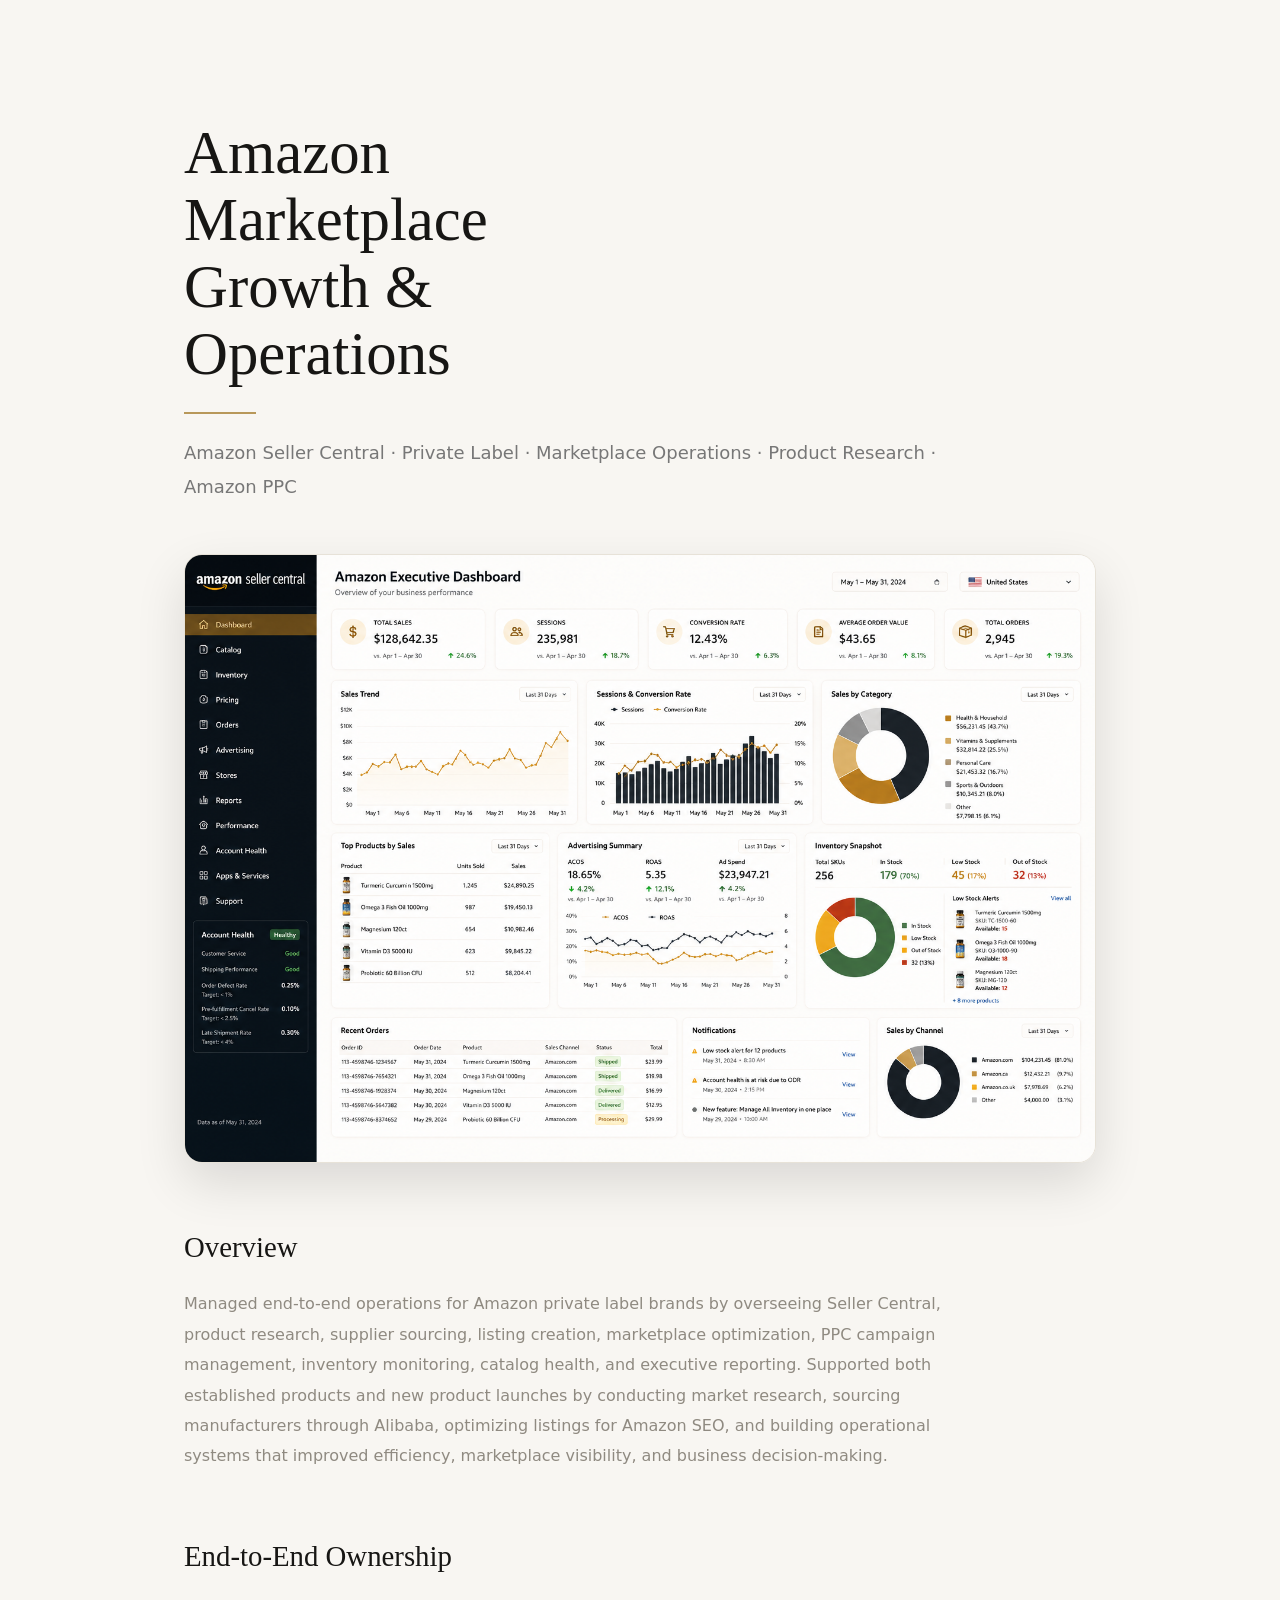
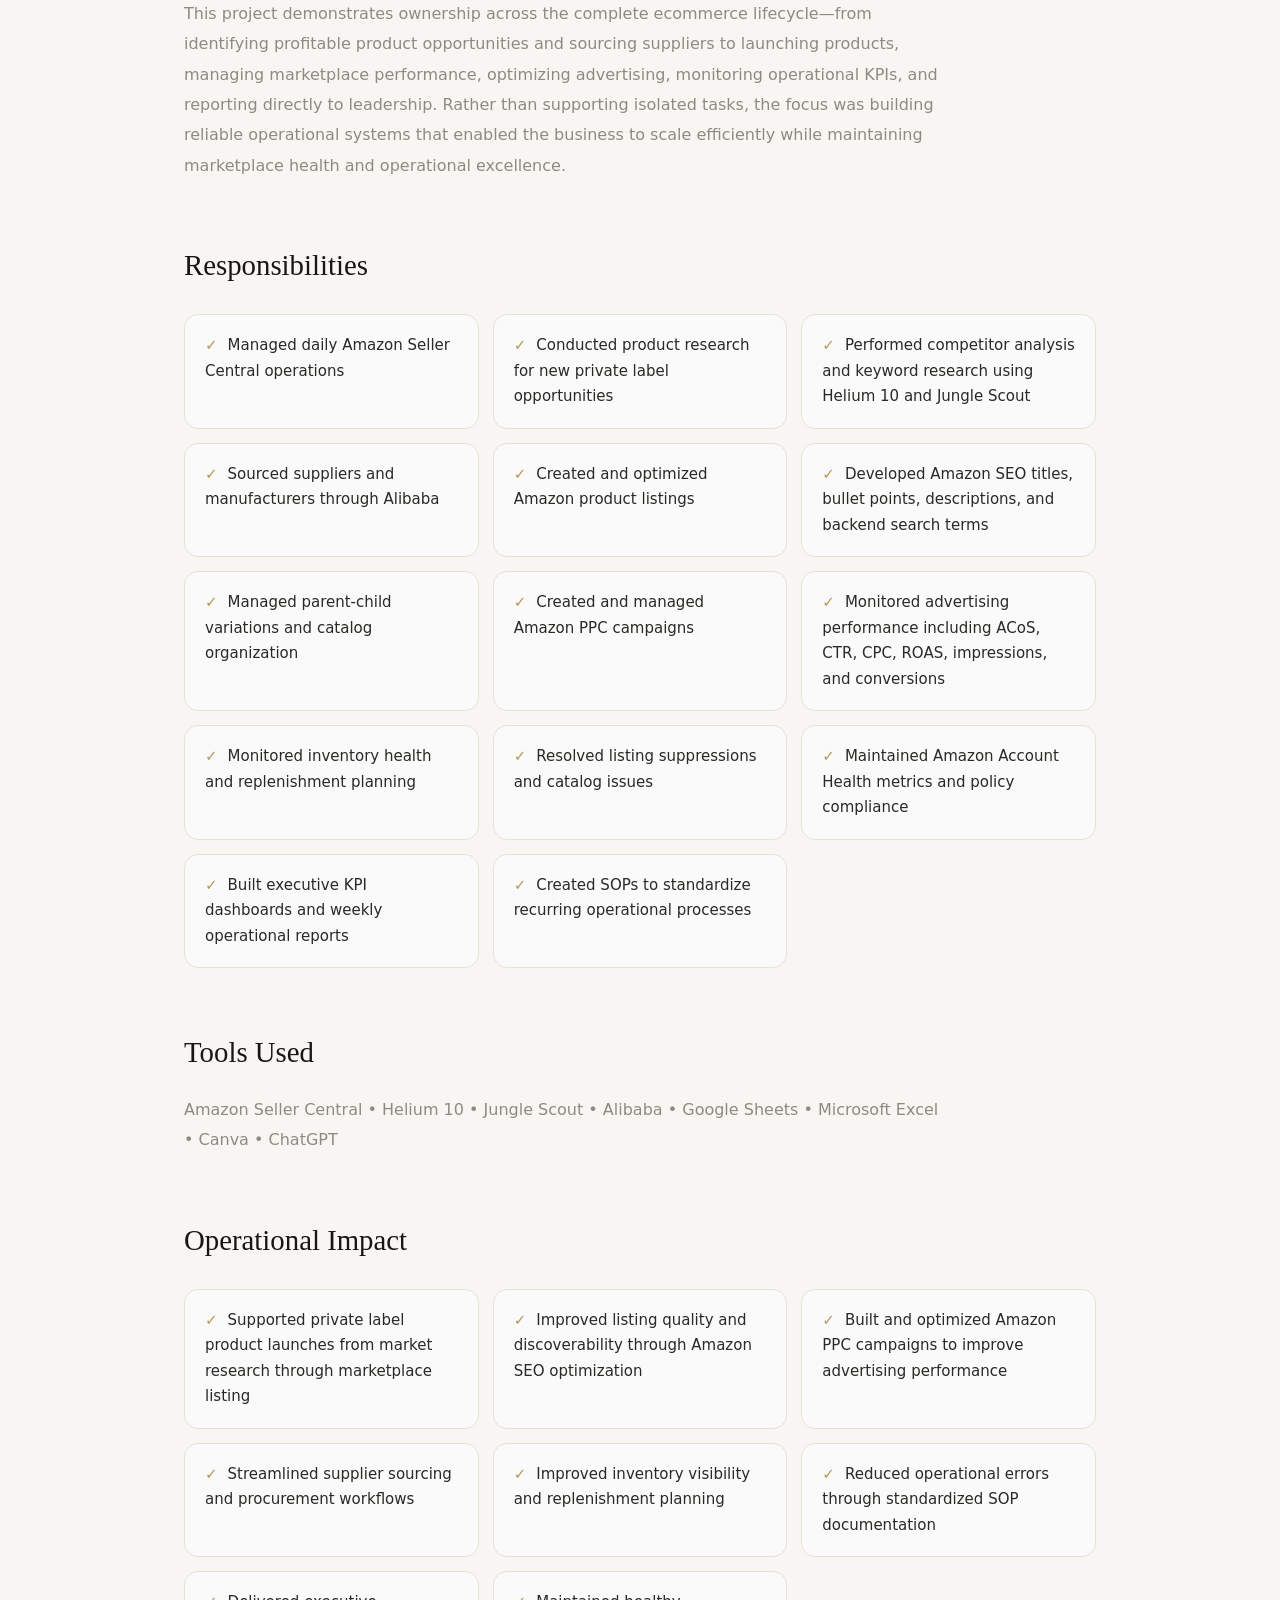
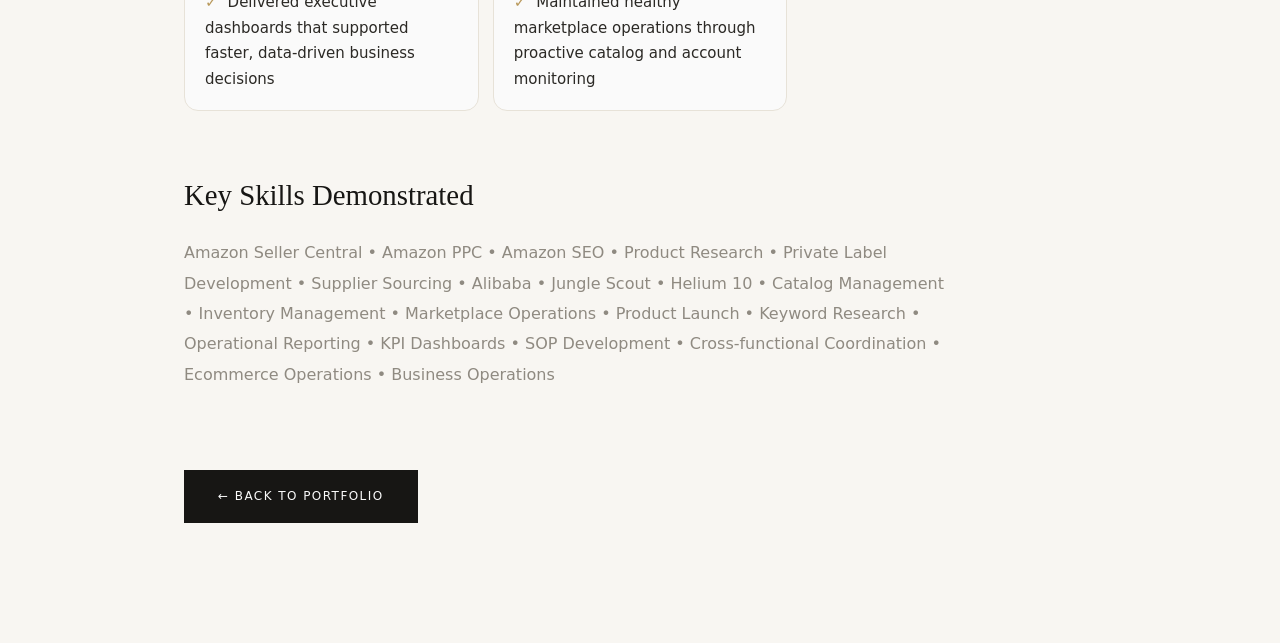
==== commit 4d62dc7b: "Update amazon-marketplace.html" ====
--- a/case-study/amazon-marketplace.html
+++ b/case-study/amazon-marketplace.html
@@ -22,20 +22,30 @@
 </h1>
 
 <p style="font-size:18px;color:#777;margin-bottom:40px;">
-Amazon Seller Central · Marketplace Operations · Amazon SEO
+Amazon Seller Central · Private Label · Marketplace Operations · Product Research · Amazon PPC
 </p>
 
 <img
 src="../images/case-amazon-dashboard.png"
-alt="Amazon Executive Dashboard">
+alt="Amazon Executive Operations Dashboard">
 
 <h2>Overview</h2>
 
 <p>
 
-Supported the day-to-day operations of an Amazon private label business by managing Seller Central, maintaining product listings, monitoring catalog health, optimizing SEO, supporting PPC initiatives, and building operational reports for leadership.
+Managed end-to-end operations for Amazon private label brands by overseeing Seller Central, product research, supplier sourcing, listing creation, marketplace optimization, PPC campaign management, inventory monitoring, catalog health, and executive reporting.
 
-The objective was to create a structured operational workflow that improved visibility, reduced manual work, and enabled faster business decisions.
+Supported both established products and new product launches by conducting market research, sourcing manufacturers through Alibaba, optimizing listings for Amazon SEO, and building operational systems that improved efficiency, marketplace visibility, and business decision-making.
+
+</p>
+
+<h2>End-to-End Ownership</h2>
+
+<p>
+
+This project demonstrates ownership across the complete ecommerce lifecycle—from identifying profitable product opportunities and sourcing suppliers to launching products, managing marketplace performance, optimizing advertising, monitoring operational KPIs, and reporting directly to leadership.
+
+Rather than supporting isolated tasks, the focus was building reliable operational systems that enabled the business to scale efficiently while maintaining marketplace health and operational excellence.
 
 </p>
 
@@ -43,25 +53,33 @@
 
 <ul>
 
-<li>Managed Amazon Seller Central catalog</li>
+<li>Managed daily Amazon Seller Central operations</li>
 
-<li>Created and optimized product listings</li>
+<li>Conducted product research for new private label opportunities</li>
 
-<li>Performed keyword research and Amazon SEO optimization</li>
+<li>Performed competitor analysis and keyword research using Helium 10 and Jungle Scout</li>
 
-<li>Maintained parent-child variations</li>
+<li>Sourced suppliers and manufacturers through Alibaba</li>
 
-<li>Monitored inventory health and stock levels</li>
+<li>Created and optimized Amazon product listings</li>
 
-<li>Supported PPC reporting and campaign monitoring</li>
+<li>Developed Amazon SEO titles, bullet points, descriptions, and backend search terms</li>
 
-<li>Resolved listing suppression and catalog issues</li>
+<li>Managed parent-child variations and catalog organization</li>
 
-<li>Maintained account health metrics</li>
+<li>Created and managed Amazon PPC campaigns</li>
 
-<li>Created weekly operational KPI reports</li>
+<li>Monitored advertising performance including ACoS, CTR, CPC, ROAS, impressions, and conversions</li>
 
-<li>Documented SOPs for recurring processes</li>
+<li>Monitored inventory health and replenishment planning</li>
+
+<li>Resolved listing suppressions and catalog issues</li>
+
+<li>Maintained Amazon Account Health metrics and policy compliance</li>
+
+<li>Built executive KPI dashboards and weekly operational reports</li>
+
+<li>Created SOPs to standardize recurring operational processes</li>
 
 </ul>
 
@@ -69,7 +87,7 @@
 
 <p>
 
-Amazon Seller Central • Helium10 • Excel • Google Sheets • Canva • ChatGPT
+Amazon Seller Central • Helium 10 • Jungle Scout • Alibaba • Google Sheets • Microsoft Excel • Canva • ChatGPT
 
 </p>
 
@@ -77,15 +95,21 @@
 
 <ul>
 
-<li>Improved listing consistency across the catalog</li>
+<li>Supported private label product launches from market research through marketplace listing</li>
 
-<li>Established standardized inventory monitoring processes</li>
+<li>Improved listing quality and discoverability through Amazon SEO optimization</li>
 
-<li>Reduced operational errors through documented SOPs</li>
+<li>Built and optimized Amazon PPC campaigns to improve advertising performance</li>
 
-<li>Improved reporting visibility for business decisions</li>
+<li>Streamlined supplier sourcing and procurement workflows</li>
 
-<li>Maintained healthy marketplace operations through proactive monitoring</li>
+<li>Improved inventory visibility and replenishment planning</li>
+
+<li>Reduced operational errors through standardized SOP documentation</li>
+
+<li>Delivered executive dashboards that supported faster, data-driven business decisions</li>
+
+<li>Maintained healthy marketplace operations through proactive catalog and account monitoring</li>
 
 </ul>
 
@@ -93,7 +117,7 @@
 
 <p>
 
-Amazon Seller Central • Amazon SEO • Catalog Management • Inventory Management • Marketplace Operations • SOP Development • KPI Reporting • Cross-functional Coordination • Ecommerce Operations
+Amazon Seller Central • Amazon PPC • Amazon SEO • Product Research • Private Label Development • Supplier Sourcing • Alibaba • Jungle Scout • Helium 10 • Catalog Management • Inventory Management • Marketplace Operations • Product Launch • Keyword Research • Operational Reporting • KPI Dashboards • SOP Development • Cross-functional Coordination • Ecommerce Operations • Business Operations
 
 </p>
 
--- a/style.css
+++ b/style.css
@@ -2539,77 +2539,177 @@
 ═══════════════════════════════════════════════════════ */
 
 .case-study{
-    padding:100px 20px;
+    padding:120px 20px;
     min-height:100vh;
     background:var(--off-white);
 }
 
 .case-study .container{
-    max-width:900px;
+    max-width:960px;
+    margin:auto;
 }
 
 .case-study h1{
-    margin-bottom:32px;
-
     font-family:var(--font-display);
-    font-size:clamp(2.4rem,5vw,3.5rem);
+    font-size:clamp(2.6rem,5vw,3.8rem);
+    font-weight:400;
     line-height:1.1;
     color:var(--near-black);
-}
-
-.case-study h2{
-    margin:48px 0 16px;
-
-    font-family:var(--font-display);
-    font-size:1.9rem;
-    color:var(--near-black);
+    margin-bottom:22px;
+    max-width:12ch;
+}
+
+.case-study h1::after{
+    content:"";
+    display:block;
+    width:72px;
+    height:2px;
+    background:var(--gold);
+    margin-top:24px;
 }
 
 .case-study img{
     width:100%;
-    margin-bottom:40px;
-
-    border-radius:20px;
+    display:block;
+    margin:50px 0 60px;
+
+    border-radius:18px;
+    border:1px solid var(--light-gray);
 
     box-shadow:var(--shadow-lg);
 }
 
-.case-study p,
+.case-study h2{
+    margin-top:60px;
+    margin-bottom:18px;
+
+    font-family:var(--font-display);
+    font-size:1.8rem;
+    font-weight:500;
+    color:var(--near-black);
+}
+
+.case-study p{
+
+    max-width:760px;
+
+    font-size:16px;
+    line-height:1.9;
+    color:var(--mid-gray);
+
+    margin-bottom:20px;
+}
+
+.case-study ul{
+
+    display:grid;
+    grid-template-columns:repeat(auto-fit,minmax(260px,1fr));
+
+    gap:14px;
+
+    list-style:none;
+    padding:0;
+    margin-top:24px;
+}
+
 .case-study li{
-    font-size:1.05rem;
-    line-height:1.9;
-    color:#555;
-}
-
-.case-study ul{
-    margin-top:18px;
-    padding-left:20px;
-    list-style:disc;
-}
-
-.case-study li{
-    margin-bottom:10px;
+
+    background:var(--white);
+
+    border:1px solid var(--light-gray);
+
+    padding:18px 20px;
+
+    border-radius:14px;
+
+    font-size:15px;
+    line-height:1.7;
+
+    color:var(--dark);
+
+    transition:
+        border-color var(--transition),
+        transform var(--transition),
+        box-shadow var(--transition);
+}
+
+.case-study li:hover{
+
+    transform:translateY(-2px);
+
+    border-color:var(--gold);
+
+    box-shadow:var(--shadow-sm);
+}
+
+.case-study li::before{
+
+    content:"✓";
+
+    color:var(--gold);
+
+    font-weight:700;
+
+    margin-right:10px;
 }
 
 .case-study a{
+
     display:inline-flex;
     align-items:center;
     justify-content:center;
 
-    margin-top:48px;
-    padding:14px 28px;
+    margin-top:60px;
+
+    padding:16px 34px;
 
     background:var(--near-black);
+
     color:var(--white);
 
-    border-radius:999px;
+    font-size:12px;
+    letter-spacing:.12em;
+    text-transform:uppercase;
 
     transition:
         background var(--transition),
-        transform var(--transition);
+        transform var(--transition),
+        box-shadow var(--transition);
 }
 
 .case-study a:hover{
+
     background:var(--gold-dark);
+
     transform:translateY(-2px);
-}
+
+    box-shadow:var(--shadow-md);
+}
+
+/* ─────────────────────────────
+   Responsive
+───────────────────────────── */
+
+@media (max-width:768px){
+
+    .case-study{
+
+        padding:100px 20px;
+    }
+
+    .case-study h1{
+
+        font-size:2.3rem;
+    }
+
+    .case-study h2{
+
+        font-size:1.5rem;
+    }
+
+    .case-study ul{
+
+        grid-template-columns:1fr;
+    }
+
+}
